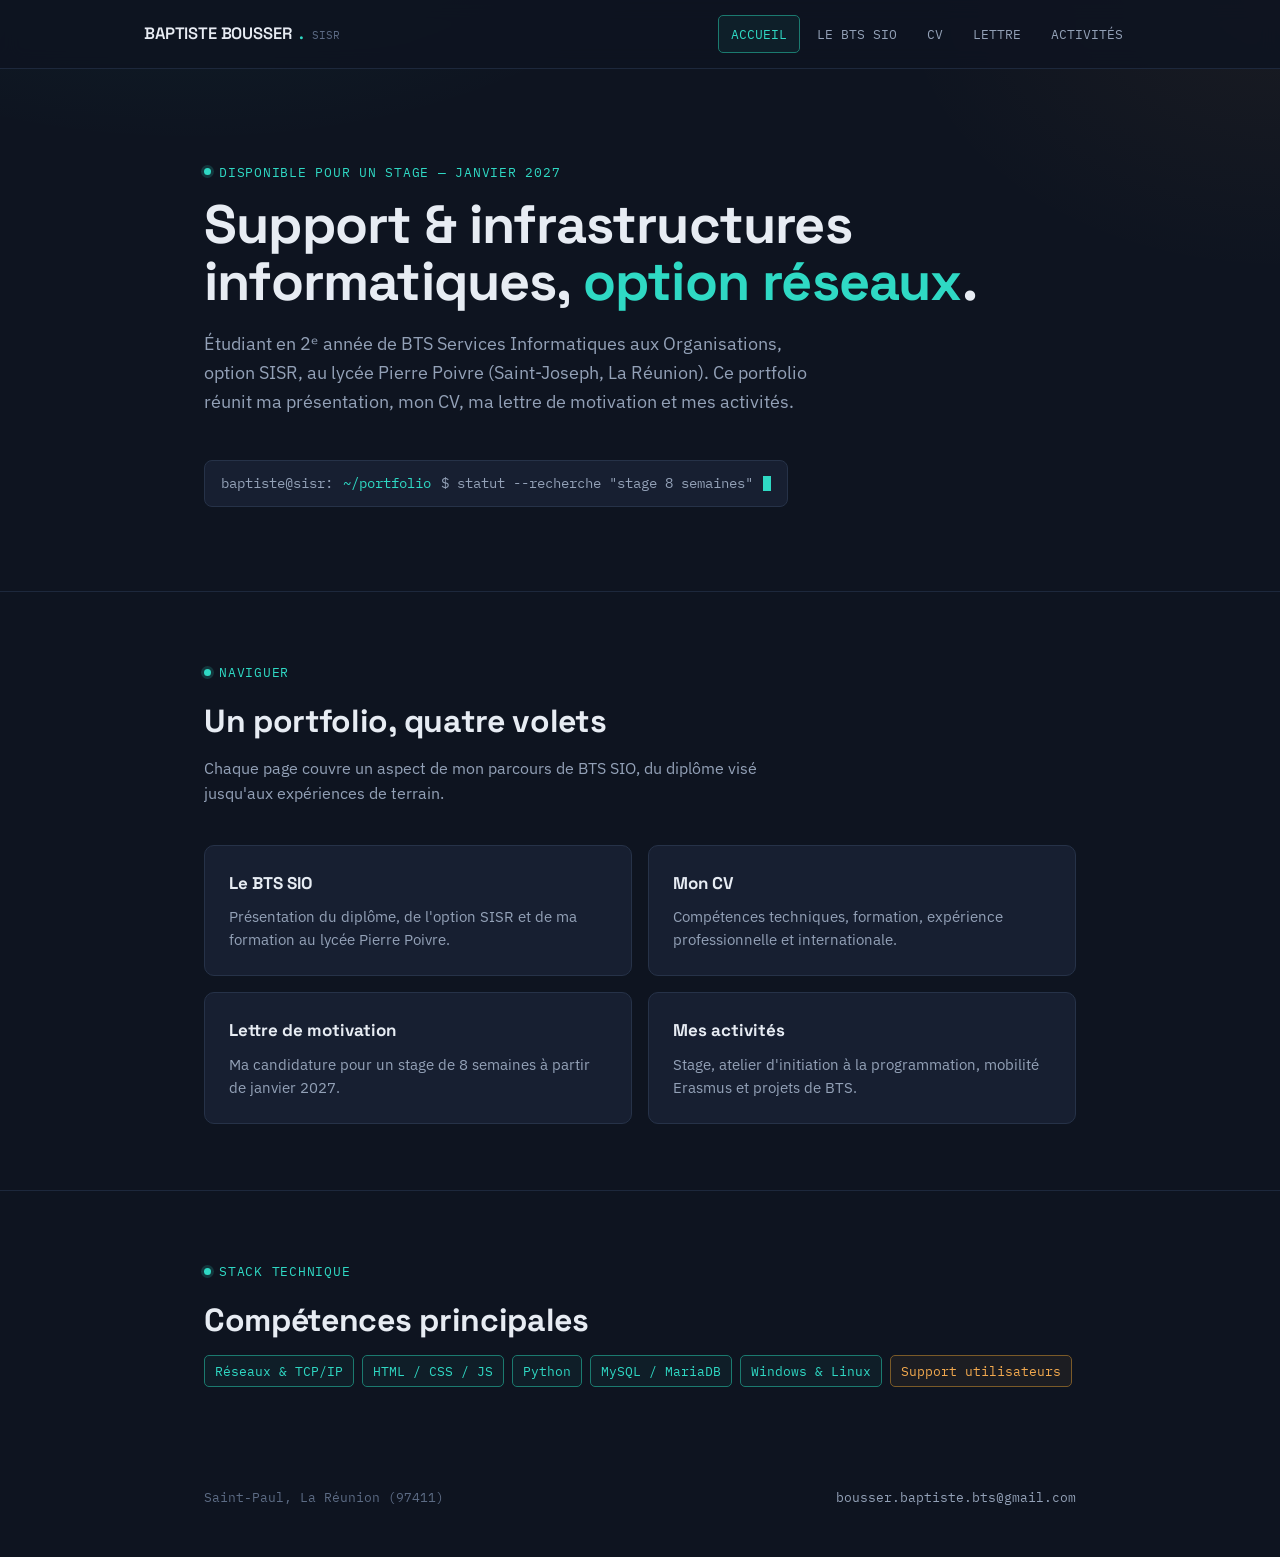
==== index.html @ fcf5a65e "Add files via upload" ====
<!DOCTYPE html>
<html lang="fr">
<head>
<meta charset="UTF-8">
<meta name="viewport" content="width=device-width, initial-scale=1.0">
<title>Baptiste Bousser — Portfolio BTS SIO</title>
<meta name="description" content="Portfolio de Baptiste Bousser, étudiant en BTS SIO option SISR — CV, lettre de motivation et parcours.">
<link rel="stylesheet" href="style.css">
</head>
<body>

<header class="site-header">
  <div class="wrap">
    <a href="index.html" class="brand">BAPTISTE&nbsp;BOUSSER<span class="dot">.</span><small>SISR</small></a>
    <button class="navtoggle" aria-label="Ouvrir le menu">☰</button>
    <nav class="mainnav">
      <a href="index.html">ACCUEIL</a>
      <a href="bts.html">LE BTS SIO</a>
      <a href="cv.html">CV</a>
      <a href="lettre.html">LETTRE</a>
      <a href="activites.html">ACTIVITÉS</a>
    </nav>
  </div>
</header>

<main>
  <section class="hero">
    <div class="wrap">
      <p class="eyebrow">DISPONIBLE POUR UN STAGE — JANVIER 2027</p>
      <h1>Support &amp; infrastructures<br>informatiques, <em>option réseaux</em>.</h1>
      <p class="lede">Étudiant en 2ᵉ année de BTS Services Informatiques aux Organisations, option SISR, au lycée Pierre Poivre (Saint-Joseph, La Réunion). Ce portfolio réunit ma présentation, mon CV, ma lettre de motivation et mes activités.</p>
      <p class="prompt">baptiste@sisr:<span class="path">~/portfolio</span>$ statut --recherche "stage 8 semaines"<span class="cursor"></span></p>
    </div>
  </section>

  <section>
    <div class="wrap">
      <p class="eyebrow">NAVIGUER</p>
      <h2 class="h-title">Un portfolio, quatre volets</h2>
      <p class="h-sub">Chaque page couvre un aspect de mon parcours de BTS SIO, du diplôme visé jusqu'aux expériences de terrain.</p>
      <div class="grid">
        <a href="bts.html" style="text-decoration:none">
          <div class="card">
            <h3>Le BTS SIO</h3>
            <p>Présentation du diplôme, de l'option SISR et de ma formation au lycée Pierre Poivre.</p>
          </div>
        </a>
        <a href="cv.html" style="text-decoration:none">
          <div class="card">
            <h3>Mon CV</h3>
            <p>Compétences techniques, formation, expérience professionnelle et internationale.</p>
          </div>
        </a>
        <a href="lettre.html" style="text-decoration:none">
          <div class="card">
            <h3>Lettre de motivation</h3>
            <p>Ma candidature pour un stage de 8 semaines à partir de janvier 2027.</p>
          </div>
        </a>
        <a href="activites.html" style="text-decoration:none">
          <div class="card">
            <h3>Mes activités</h3>
            <p>Stage, atelier d'initiation à la programmation, mobilité Erasmus et projets de BTS.</p>
          </div>
        </a>
      </div>
    </div>
  </section>

  <section>
    <div class="wrap">
      <p class="eyebrow">STACK TECHNIQUE</p>
      <h2 class="h-title">Compétences principales</h2>
      <div class="tags">
        <span class="tag">Réseaux &amp; TCP/IP</span>
        <span class="tag">HTML / CSS / JS</span>
        <span class="tag">Python</span>
        <span class="tag">MySQL / MariaDB</span>
        <span class="tag">Windows &amp; Linux</span>
        <span class="tag amber">Support utilisateurs</span>
      </div>
    </div>
  </section>
</main>

<footer>
  <div class="wrap" style="display:flex; justify-content:space-between; flex-wrap:wrap; gap:10px; width:100%;">
    <span>Saint-Paul, La Réunion (97411)</span>
    <a href="mailto:bousser.baptiste.bts@gmail.com">bousser.baptiste.bts@gmail.com</a>
  </div>
</footer>

<script src="script.js"></script>
</body>
</html>
---- style.css ----
/* ============================================================
   Portfolio Baptiste BOUSSER — BTS SIO (SISR)
   Palette : lagon technique — fond ardoise, accent turquoise
   ============================================================ */

@import url('https://fonts.googleapis.com/css2?family=Space+Grotesk:wght@500;600;700&family=IBM+Plex+Sans:wght@400;500;600&family=IBM+Plex+Mono:wght@400;500&display=swap');

:root{
  --bg: #0E1420;
  --bg-alt: #141C2C;
  --bg-card: #171F31;
  --line: #263248;
  --line-soft: #1D283C;
  --text: #E7ECF3;
  --text-dim: #93A1B7;
  --text-faint: #5C6B84;
  --cyan: #2FD9C4;
  --cyan-dim: #1B7A6F;
  --amber: #F2A94E;

  --font-display: 'Space Grotesk', sans-serif;
  --font-body: 'IBM Plex Sans', sans-serif;
  --font-mono: 'IBM Plex Mono', monospace;

  --max: 920px;
}

*{ box-sizing: border-box; }
html{ scroll-behavior: smooth; }

@media (prefers-reduced-motion: reduce){
  html{ scroll-behavior: auto; }
  *{ animation-duration: 0.001ms !important; animation-iteration-count: 1 !important; transition-duration: 0.001ms !important; }
}

body{
  margin: 0;
  background: var(--bg);
  background-image:
    radial-gradient(ellipse 900px 500px at 15% -10%, rgba(47,217,196,0.08), transparent 60%),
    radial-gradient(ellipse 700px 500px at 100% 0%, rgba(242,169,78,0.05), transparent 55%);
  color: var(--text);
  font-family: var(--font-body);
  font-size: 16px;
  line-height: 1.6;
  -webkit-font-smoothing: antialiased;
}

a{ color: inherit; }
img{ max-width: 100%; display: block; }

::selection{ background: var(--cyan); color: #08201C; }

:focus-visible{
  outline: 2px solid var(--cyan);
  outline-offset: 3px;
  border-radius: 2px;
}

.wrap{
  max-width: var(--max);
  margin: 0 auto;
  padding: 0 24px;
}

/* ---------- eyebrow / mono labels ---------- */
.eyebrow{
  font-family: var(--font-mono);
  font-size: 12.5px;
  letter-spacing: 0.06em;
  color: var(--cyan);
  display: inline-flex;
  align-items: center;
  gap: 8px;
  text-transform: none;
  margin: 0 0 14px;
}
.eyebrow::before{
  content: "";
  width: 7px; height: 7px;
  border-radius: 50%;
  background: var(--cyan);
  box-shadow: 0 0 0 3px rgba(47,217,196,0.18);
  animation: pulse 2.4s ease-in-out infinite;
  flex-shrink: 0;
}
@keyframes pulse{
  0%, 100% { opacity: 1; }
  50% { opacity: 0.4; }
}

/* ---------- header / nav ---------- */
.site-header{
  position: sticky;
  top: 0;
  z-index: 50;
  background: rgba(14,20,32,0.88);
  backdrop-filter: blur(10px);
  border-bottom: 1px solid var(--line-soft);
}
.site-header .wrap{
  display: flex;
  align-items: center;
  justify-content: space-between;
  height: 68px;
  max-width: 1040px;
}
.brand{
  font-family: var(--font-display);
  font-weight: 600;
  font-size: 16.5px;
  letter-spacing: -0.01em;
  text-decoration: none;
  display: flex;
  align-items: baseline;
  gap: 8px;
}
.brand .dot{ color: var(--cyan); }
.brand small{
  font-family: var(--font-mono);
  font-size: 11px;
  color: var(--text-faint);
  font-weight: 400;
}

nav.mainnav{
  display: flex;
  gap: 4px;
  font-family: var(--font-mono);
  font-size: 12.5px;
}
nav.mainnav a{
  text-decoration: none;
  color: var(--text-dim);
  padding: 8px 12px;
  border-radius: 5px;
  border: 1px solid transparent;
  transition: color .15s ease, border-color .15s ease, background .15s ease;
  white-space: nowrap;
}
nav.mainnav a:hover{
  color: var(--text);
  border-color: var(--line);
}
nav.mainnav a.active{
  color: var(--cyan);
  border-color: var(--cyan-dim);
  background: rgba(47,217,196,0.06);
}

.navtoggle{
  display: none;
  background: none;
  border: 1px solid var(--line);
  color: var(--text);
  border-radius: 6px;
  width: 38px; height: 38px;
  font-family: var(--font-mono);
  cursor: pointer;
}

@media (max-width: 720px){
  .navtoggle{ display: block; }
  nav.mainnav{
    display: none;
    position: absolute;
    top: 68px; left: 0; right: 0;
    flex-direction: column;
    background: var(--bg-alt);
    border-bottom: 1px solid var(--line-soft);
    padding: 10px 24px 18px;
    gap: 2px;
  }
  nav.mainnav.open{ display: flex; }
  nav.mainnav a{ padding: 11px 8px; }
}

/* ---------- hero ---------- */
.hero{
  padding: 88px 0 70px;
  border-bottom: 1px solid var(--line-soft);
}
.hero h1{
  font-family: var(--font-display);
  font-size: clamp(34px, 5.4vw, 54px);
  line-height: 1.06;
  letter-spacing: -0.015em;
  margin: 0 0 20px;
}
.hero h1 em{
  font-style: normal;
  color: var(--cyan);
}
.hero p.lede{
  font-size: 18px;
  color: var(--text-dim);
  max-width: 56ch;
  margin: 0 0 30px;
}
.prompt{
  font-family: var(--font-mono);
  font-size: 13.5px;
  color: var(--text-dim);
  background: var(--bg-card);
  border: 1px solid var(--line);
  border-radius: 8px;
  padding: 12px 16px;
  display: inline-flex;
  align-items: center;
  gap: 10px;
  max-width: 100%;
  overflow-x: auto;
}
.prompt .path{ color: var(--cyan); }
.cursor{
  display: inline-block;
  width: 8px; height: 15px;
  background: var(--cyan);
  animation: blink 1.1s steps(1) infinite;
}
@keyframes blink{ 50%{ opacity: 0; } }

/* ---------- section basics ---------- */
section{ padding: 66px 0; border-bottom: 1px solid var(--line-soft); }
section:last-of-type{ border-bottom: none; }

h2.h-title{
  font-family: var(--font-display);
  font-size: clamp(24px, 3.4vw, 32px);
  letter-spacing: -0.01em;
  margin: 0 0 8px;
}
p.h-sub{
  color: var(--text-dim);
  max-width: 60ch;
  margin: 0 0 38px;
}

/* ---------- cards / grid ---------- */
.grid{
  display: grid;
  grid-template-columns: repeat(2, 1fr);
  gap: 16px;
}
@media (max-width: 640px){ .grid{ grid-template-columns: 1fr; } }

.card{
  background: var(--bg-card);
  border: 1px solid var(--line);
  border-radius: 10px;
  padding: 24px;
  transition: border-color .15s ease, transform .15s ease;
}
.card:hover{ border-color: var(--cyan-dim); }
.card h3{
  font-family: var(--font-display);
  font-size: 17px;
  margin: 0 0 8px;
}
.card p{ color: var(--text-dim); margin: 0; font-size: 14.5px; }

/* ---------- tags (skills, ports) ---------- */
.tags{ display: flex; flex-wrap: wrap; gap: 8px; }
.tag{
  font-family: var(--font-mono);
  font-size: 12.5px;
  color: var(--cyan);
  border: 1px solid var(--cyan-dim);
  background: rgba(47,217,196,0.05);
  padding: 5px 10px;
  border-radius: 5px;
  white-space: nowrap;
}
.tag.amber{ color: var(--amber); border-color: #7A5A28; background: rgba(242,169,78,0.06); }

/* ---------- trace / timeline ---------- */
.trace{
  position: relative;
  padding-left: 40px;
}
.trace::before{
  content: "";
  position: absolute;
  left: 13px; top: 6px; bottom: 6px;
  width: 1px;
  background: repeating-linear-gradient(to bottom, var(--line) 0 4px, transparent 4px 9px);
}
.hop{
  position: relative;
  padding-bottom: 40px;
}
.hop:last-child{ padding-bottom: 0; }
.hop::before{
  content: attr(data-hop);
  position: absolute;
  left: -40px; top: 0;
  width: 27px; height: 27px;
  border-radius: 50%;
  background: var(--bg-card);
  border: 1px solid var(--cyan-dim);
  color: var(--cyan);
  font-family: var(--font-mono);
  font-size: 11px;
  display: flex; align-items: center; justify-content: center;
}
.hop .hop-meta{
  font-family: var(--font-mono);
  font-size: 12px;
  color: var(--text-faint);
  margin-bottom: 4px;
}
.hop h3{
  font-family: var(--font-display);
  font-size: 18px;
  margin: 0 0 8px;
}
.hop ul{ margin: 10px 0 0; padding-left: 18px; color: var(--text-dim); font-size: 14.5px; }
.hop li{ margin-bottom: 4px; }

/* ---------- buttons ---------- */
.btn{
  font-family: var(--font-mono);
  font-size: 13px;
  text-decoration: none;
  display: inline-flex;
  align-items: center;
  gap: 8px;
  padding: 11px 18px;
  border-radius: 7px;
  border: 1px solid var(--cyan-dim);
  color: var(--cyan);
  transition: background .15s ease, color .15s ease;
}
.btn:hover{ background: var(--cyan); color: #08201C; }
.btn.solid{ background: var(--cyan); color: #08201C; }
.btn.solid:hover{ background: #26bfac; }
.btn-row{ display: flex; gap: 12px; flex-wrap: wrap; }

/* ---------- footer ---------- */
footer{
  padding: 34px 0 50px;
  font-family: var(--font-mono);
  font-size: 12.5px;
  color: var(--text-faint);
  display: flex;
  justify-content: space-between;
  flex-wrap: wrap;
  gap: 10px;
}
footer a{ color: var(--text-dim); text-decoration: none; }
footer a:hover{ color: var(--cyan); }

/* ---------- misc content ---------- */
.two-col{
  display: grid;
  grid-template-columns: 1.3fr 1fr;
  gap: 40px;
}
@media (max-width: 760px){ .two-col{ grid-template-columns: 1fr; } }

.kv{ font-family: var(--font-mono); font-size: 13.5px; color: var(--text-dim); }
.kv b{ color: var(--text); font-weight: 500; }
.kv-list{ display: flex; flex-direction: column; gap: 8px; margin: 0 0 22px; }

blockquote.letter{
  font-family: var(--font-body);
  font-size: 15.5px;
  line-height: 1.85;
  color: var(--text);
  background: var(--bg-card);
  border: 1px solid var(--line);
  border-left: 3px solid var(--cyan);
  border-radius: 4px;
  padding: 34px 36px;
  margin: 0;
}
blockquote.letter p{ margin: 0 0 16px; }
blockquote.letter p:last-child{ margin-bottom: 0; }
blockquote.letter .sign{ margin-top: 26px; font-weight: 500; }

.note{
  font-size: 13.5px;
  color: var(--text-faint);
  border-top: 1px dashed var(--line);
  padding-top: 16px;
  margin-top: 30px;
}
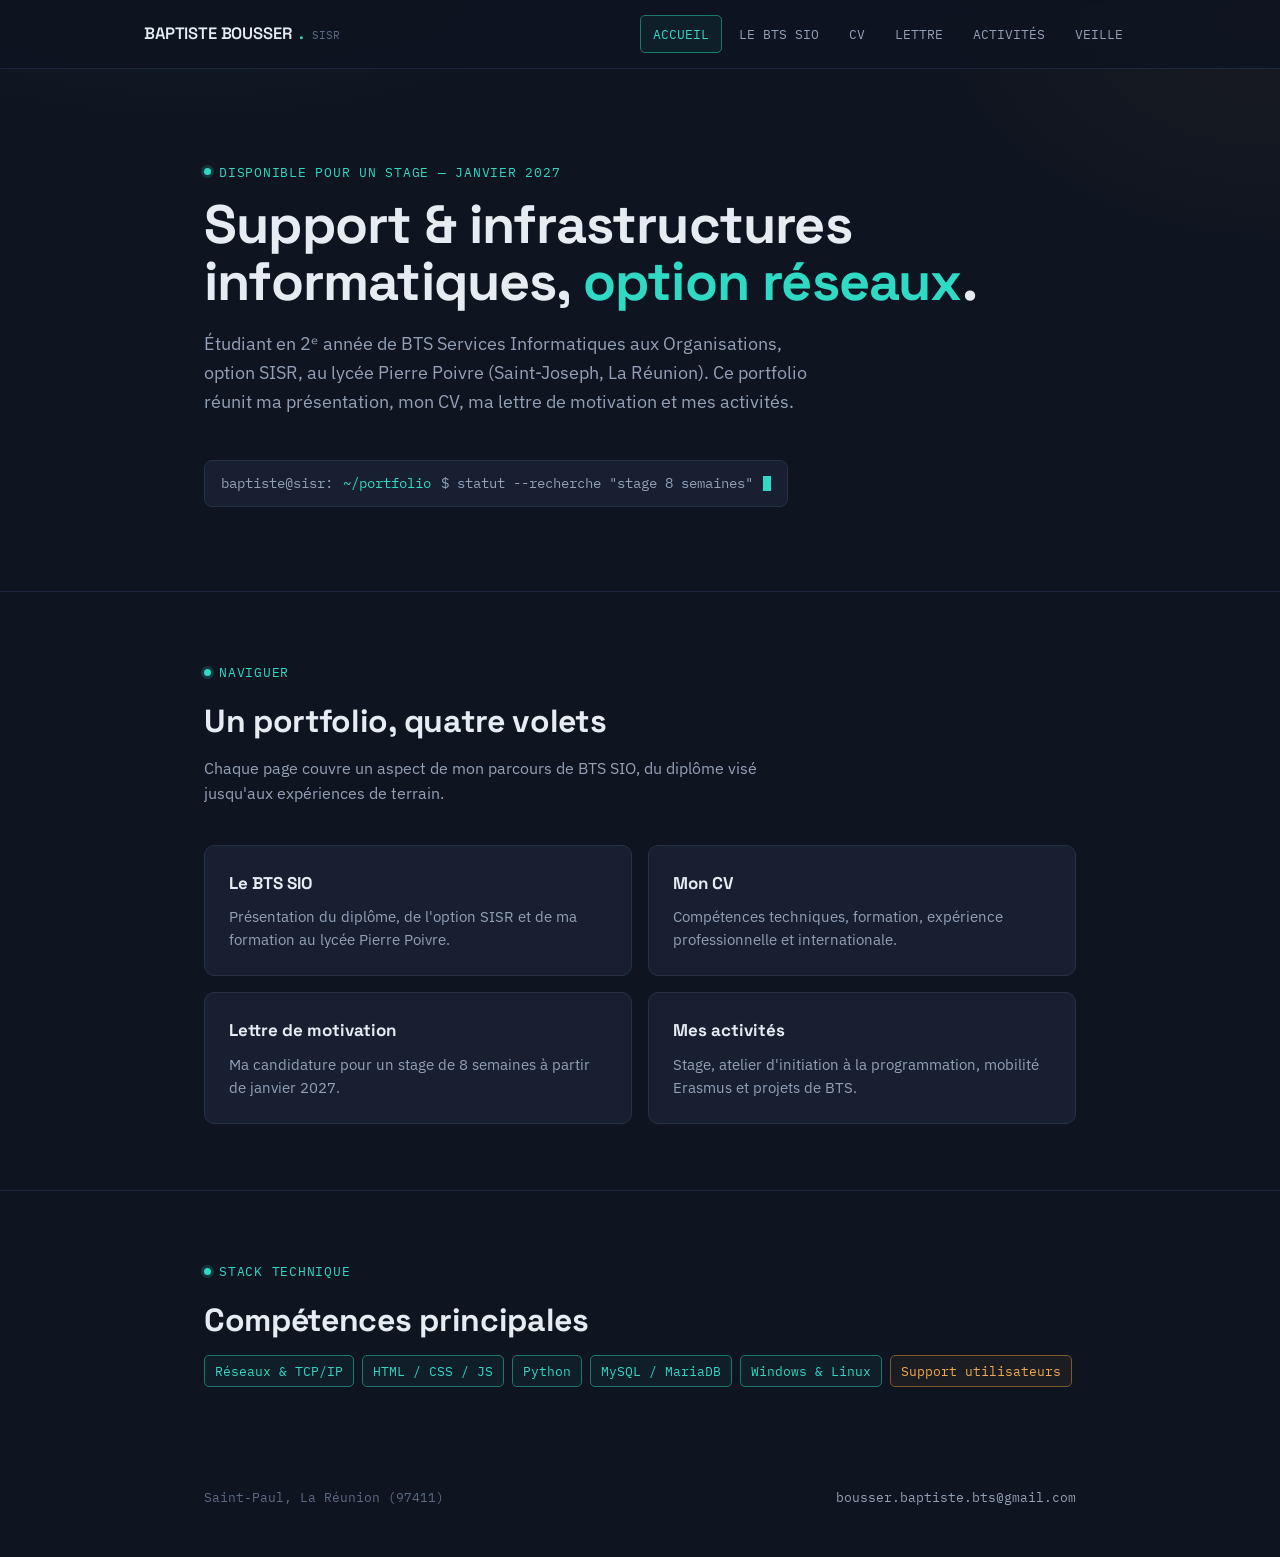
==== commit 9528f5e0: "Add files via upload" ====
--- a/index.html
+++ b/index.html
@@ -19,6 +19,7 @@
       <a href="cv.html">CV</a>
       <a href="lettre.html">LETTRE</a>
       <a href="activites.html">ACTIVITÉS</a>
+      <a href="veille.html">VEILLE</a>
     </nav>
   </div>
 </header>
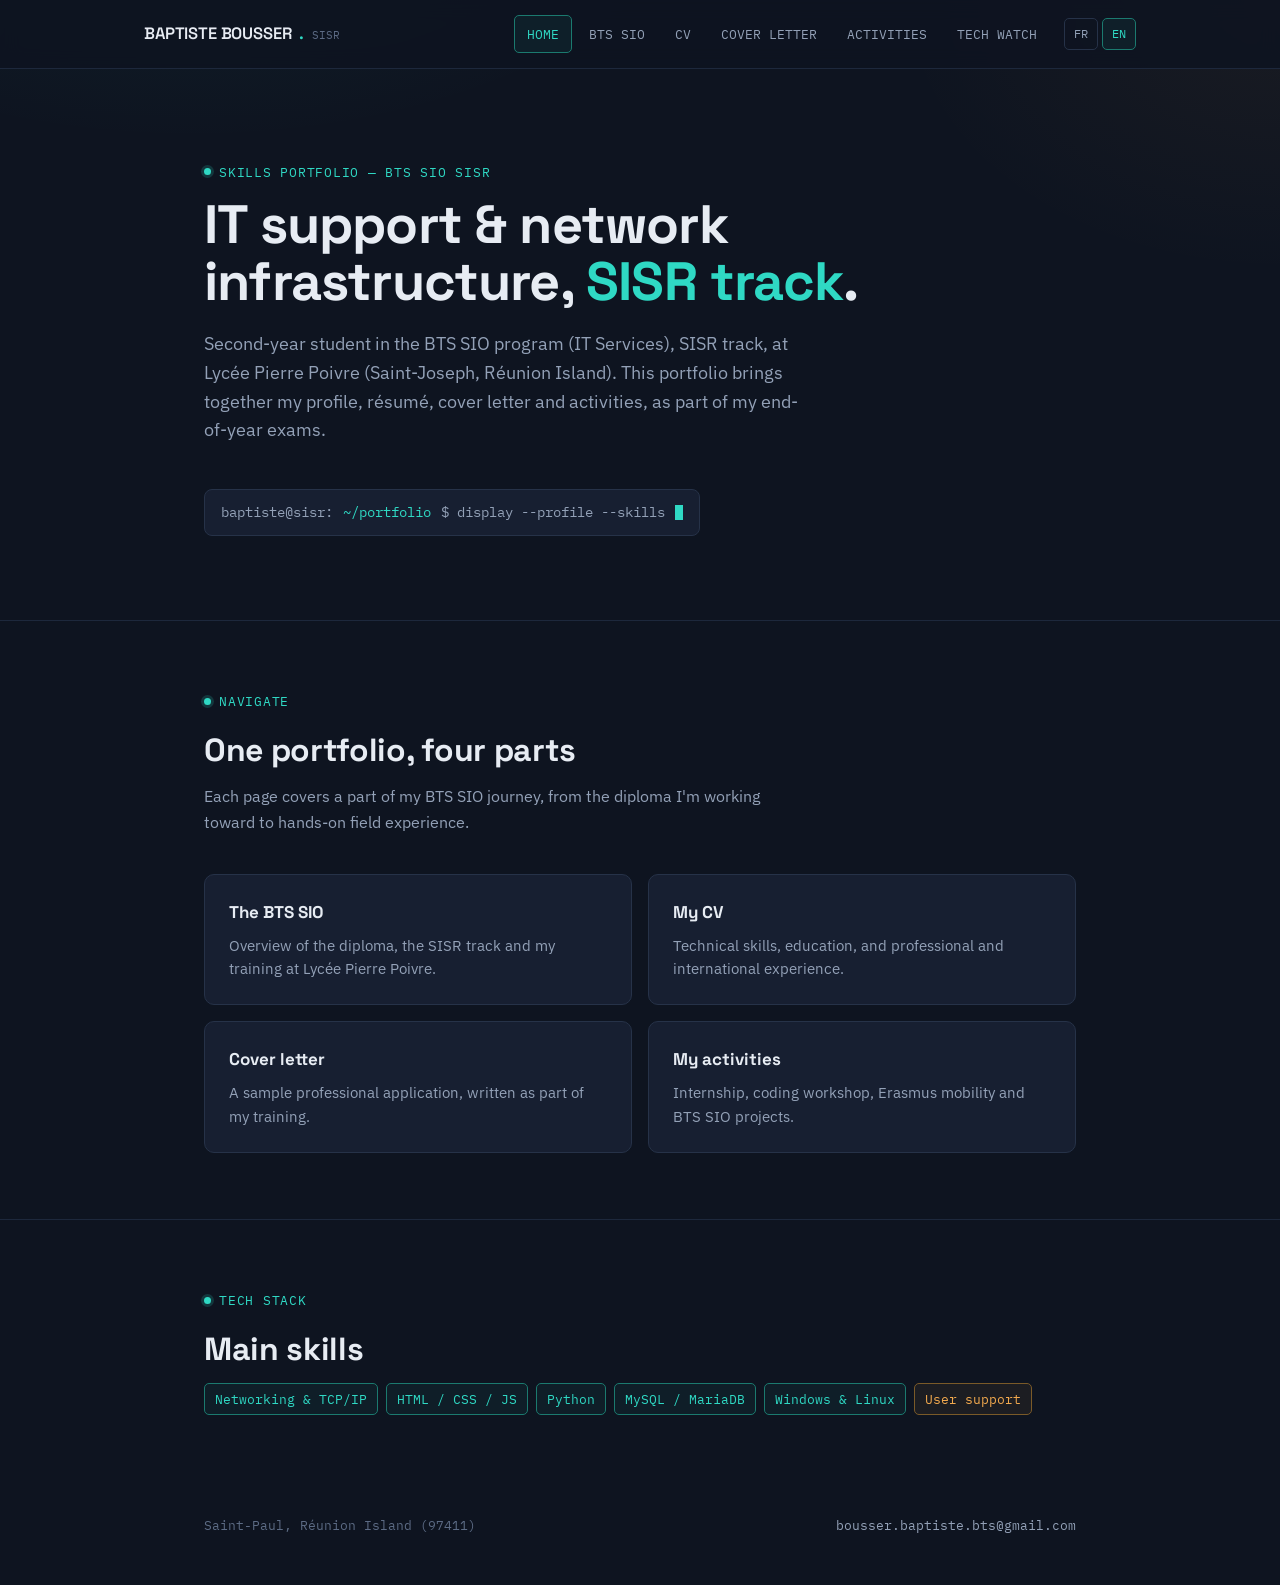
==== commit 3e393a86: "Add files via upload" ====
--- a/index.html
+++ b/index.html
@@ -1,67 +1,73 @@
 <!DOCTYPE html>
-<html lang="fr">
+<html lang="en">
 <head>
 <meta charset="UTF-8">
 <meta name="viewport" content="width=device-width, initial-scale=1.0">
-<title>Baptiste Bousser — Portfolio BTS SIO</title>
-<meta name="description" content="Portfolio de Baptiste Bousser, étudiant en BTS SIO option SISR — CV, lettre de motivation et parcours.">
-<link rel="stylesheet" href="style.css">
+<title>Baptiste Bousser — BTS SIO Portfolio</title>
+<meta name="description" content="Portfolio of Baptiste Bousser, BTS SIO (SISR track) student — résumé, cover letter and background.">
+<link rel="stylesheet" href="../style.css">
 </head>
 <body>
 
 <header class="site-header">
   <div class="wrap">
     <a href="index.html" class="brand">BAPTISTE&nbsp;BOUSSER<span class="dot">.</span><small>SISR</small></a>
-    <button class="navtoggle" aria-label="Ouvrir le menu">☰</button>
-    <nav class="mainnav">
-      <a href="index.html">ACCUEIL</a>
-      <a href="bts.html">LE BTS SIO</a>
-      <a href="cv.html">CV</a>
-      <a href="lettre.html">LETTRE</a>
-      <a href="activites.html">ACTIVITÉS</a>
-      <a href="veille.html">VEILLE</a>
-    </nav>
+    <div class="nav-group">
+      <nav class="mainnav">
+        <a href="index.html">HOME</a>
+        <a href="bts.html">BTS SIO</a>
+        <a href="cv.html">CV</a>
+        <a href="lettre.html">COVER LETTER</a>
+        <a href="activites.html">ACTIVITIES</a>
+        <a href="veille.html">TECH WATCH</a>
+      </nav>
+      <div class="langswitch">
+        <a href="../index.html">FR</a>
+        <a href="index.html" class="lang-active">EN</a>
+      </div>
+      <button class="navtoggle" aria-label="Open menu">☰</button>
+    </div>
   </div>
 </header>
 
 <main>
   <section class="hero">
     <div class="wrap">
-      <p class="eyebrow">DISPONIBLE POUR UN STAGE — JANVIER 2027</p>
-      <h1>Support &amp; infrastructures<br>informatiques, <em>option réseaux</em>.</h1>
-      <p class="lede">Étudiant en 2ᵉ année de BTS Services Informatiques aux Organisations, option SISR, au lycée Pierre Poivre (Saint-Joseph, La Réunion). Ce portfolio réunit ma présentation, mon CV, ma lettre de motivation et mes activités.</p>
-      <p class="prompt">baptiste@sisr:<span class="path">~/portfolio</span>$ statut --recherche "stage 8 semaines"<span class="cursor"></span></p>
+      <p class="eyebrow">SKILLS PORTFOLIO — BTS SIO SISR</p>
+      <h1>IT support &amp; network<br>infrastructure, <em>SISR track</em>.</h1>
+      <p class="lede">Second-year student in the BTS SIO program (IT Services), SISR track, at Lycée Pierre Poivre (Saint-Joseph, Réunion Island). This portfolio brings together my profile, résumé, cover letter and activities, as part of my end-of-year exams.</p>
+      <p class="prompt">baptiste@sisr:<span class="path">~/portfolio</span>$ display --profile --skills<span class="cursor"></span></p>
     </div>
   </section>
 
   <section>
     <div class="wrap">
-      <p class="eyebrow">NAVIGUER</p>
-      <h2 class="h-title">Un portfolio, quatre volets</h2>
-      <p class="h-sub">Chaque page couvre un aspect de mon parcours de BTS SIO, du diplôme visé jusqu'aux expériences de terrain.</p>
+      <p class="eyebrow">NAVIGATE</p>
+      <h2 class="h-title">One portfolio, four parts</h2>
+      <p class="h-sub">Each page covers a part of my BTS SIO journey, from the diploma I'm working toward to hands-on field experience.</p>
       <div class="grid">
         <a href="bts.html" style="text-decoration:none">
           <div class="card">
-            <h3>Le BTS SIO</h3>
-            <p>Présentation du diplôme, de l'option SISR et de ma formation au lycée Pierre Poivre.</p>
+            <h3>The BTS SIO</h3>
+            <p>Overview of the diploma, the SISR track and my training at Lycée Pierre Poivre.</p>
           </div>
         </a>
         <a href="cv.html" style="text-decoration:none">
           <div class="card">
-            <h3>Mon CV</h3>
-            <p>Compétences techniques, formation, expérience professionnelle et internationale.</p>
+            <h3>My CV</h3>
+            <p>Technical skills, education, and professional and international experience.</p>
           </div>
         </a>
         <a href="lettre.html" style="text-decoration:none">
           <div class="card">
-            <h3>Lettre de motivation</h3>
-            <p>Ma candidature pour un stage de 8 semaines à partir de janvier 2027.</p>
+            <h3>Cover letter</h3>
+            <p>A sample professional application, written as part of my training.</p>
           </div>
         </a>
         <a href="activites.html" style="text-decoration:none">
           <div class="card">
-            <h3>Mes activités</h3>
-            <p>Stage, atelier d'initiation à la programmation, mobilité Erasmus et projets de BTS.</p>
+            <h3>My activities</h3>
+            <p>Internship, coding workshop, Erasmus mobility and BTS SIO projects.</p>
           </div>
         </a>
       </div>
@@ -70,15 +76,15 @@
 
   <section>
     <div class="wrap">
-      <p class="eyebrow">STACK TECHNIQUE</p>
-      <h2 class="h-title">Compétences principales</h2>
+      <p class="eyebrow">TECH STACK</p>
+      <h2 class="h-title">Main skills</h2>
       <div class="tags">
-        <span class="tag">Réseaux &amp; TCP/IP</span>
+        <span class="tag">Networking &amp; TCP/IP</span>
         <span class="tag">HTML / CSS / JS</span>
         <span class="tag">Python</span>
         <span class="tag">MySQL / MariaDB</span>
         <span class="tag">Windows &amp; Linux</span>
-        <span class="tag amber">Support utilisateurs</span>
+        <span class="tag amber">User support</span>
       </div>
     </div>
   </section>
@@ -86,11 +92,11 @@
 
 <footer>
   <div class="wrap" style="display:flex; justify-content:space-between; flex-wrap:wrap; gap:10px; width:100%;">
-    <span>Saint-Paul, La Réunion (97411)</span>
+    <span>Saint-Paul, Réunion Island (97411)</span>
     <a href="mailto:bousser.baptiste.bts@gmail.com">bousser.baptiste.bts@gmail.com</a>
   </div>
 </footer>
 
-<script src="script.js"></script>
+<script src="../script.js"></script>
 </body>
 </html>
--- a/style.css
+++ b/style.css
@@ -148,6 +148,33 @@
   background: rgba(47,217,196,0.06);
 }
 
+.nav-group{
+  display: flex;
+  align-items: center;
+  gap: 14px;
+}
+
+.langswitch{
+  display: flex;
+  gap: 4px;
+  font-family: var(--font-mono);
+  font-size: 11.5px;
+}
+.langswitch a{
+  color: var(--text-dim);
+  text-decoration: none;
+  padding: 6px 9px;
+  border: 1px solid var(--line);
+  border-radius: 5px;
+  transition: color .15s ease, border-color .15s ease;
+}
+.langswitch a:hover{ color: var(--text); border-color: var(--cyan-dim); }
+.langswitch a.lang-active{
+  color: var(--cyan);
+  border-color: var(--cyan-dim);
+  background: rgba(47,217,196,0.06);
+}
+
 .navtoggle{
   display: none;
   background: none;
@@ -161,6 +188,7 @@
 
 @media (max-width: 720px){
   .navtoggle{ display: block; }
+  .nav-group{ gap: 8px; }
   nav.mainnav{
     display: none;
     position: absolute;
@@ -385,3 +413,45 @@
   padding-top: 16px;
   margin-top: 30px;
 }
+
+/* ---------- live feed ---------- */
+.live-feed{
+  border: 1px solid var(--line);
+  border-radius: 10px;
+  background: var(--bg-card);
+  padding: 6px 24px;
+}
+.live-item{
+  border-bottom: 1px dashed var(--line);
+  padding: 14px 0;
+}
+.live-item:last-child{ border-bottom: none; }
+.live-date{
+  font-family: var(--font-mono);
+  font-size: 11.5px;
+  color: var(--text-faint);
+  margin-bottom: 4px;
+}
+.live-item a{
+  color: var(--text);
+  text-decoration: none;
+  font-weight: 500;
+  font-size: 14.5px;
+}
+.live-item a:hover{ color: var(--cyan); }
+.live-badge{
+  display: inline-flex;
+  align-items: center;
+  gap: 6px;
+  font-family: var(--font-mono);
+  font-size: 11px;
+  color: var(--amber);
+  margin-left: 10px;
+}
+.live-badge::before{
+  content: "";
+  width: 6px; height: 6px;
+  border-radius: 50%;
+  background: var(--amber);
+  animation: pulse 2.4s ease-in-out infinite;
+}
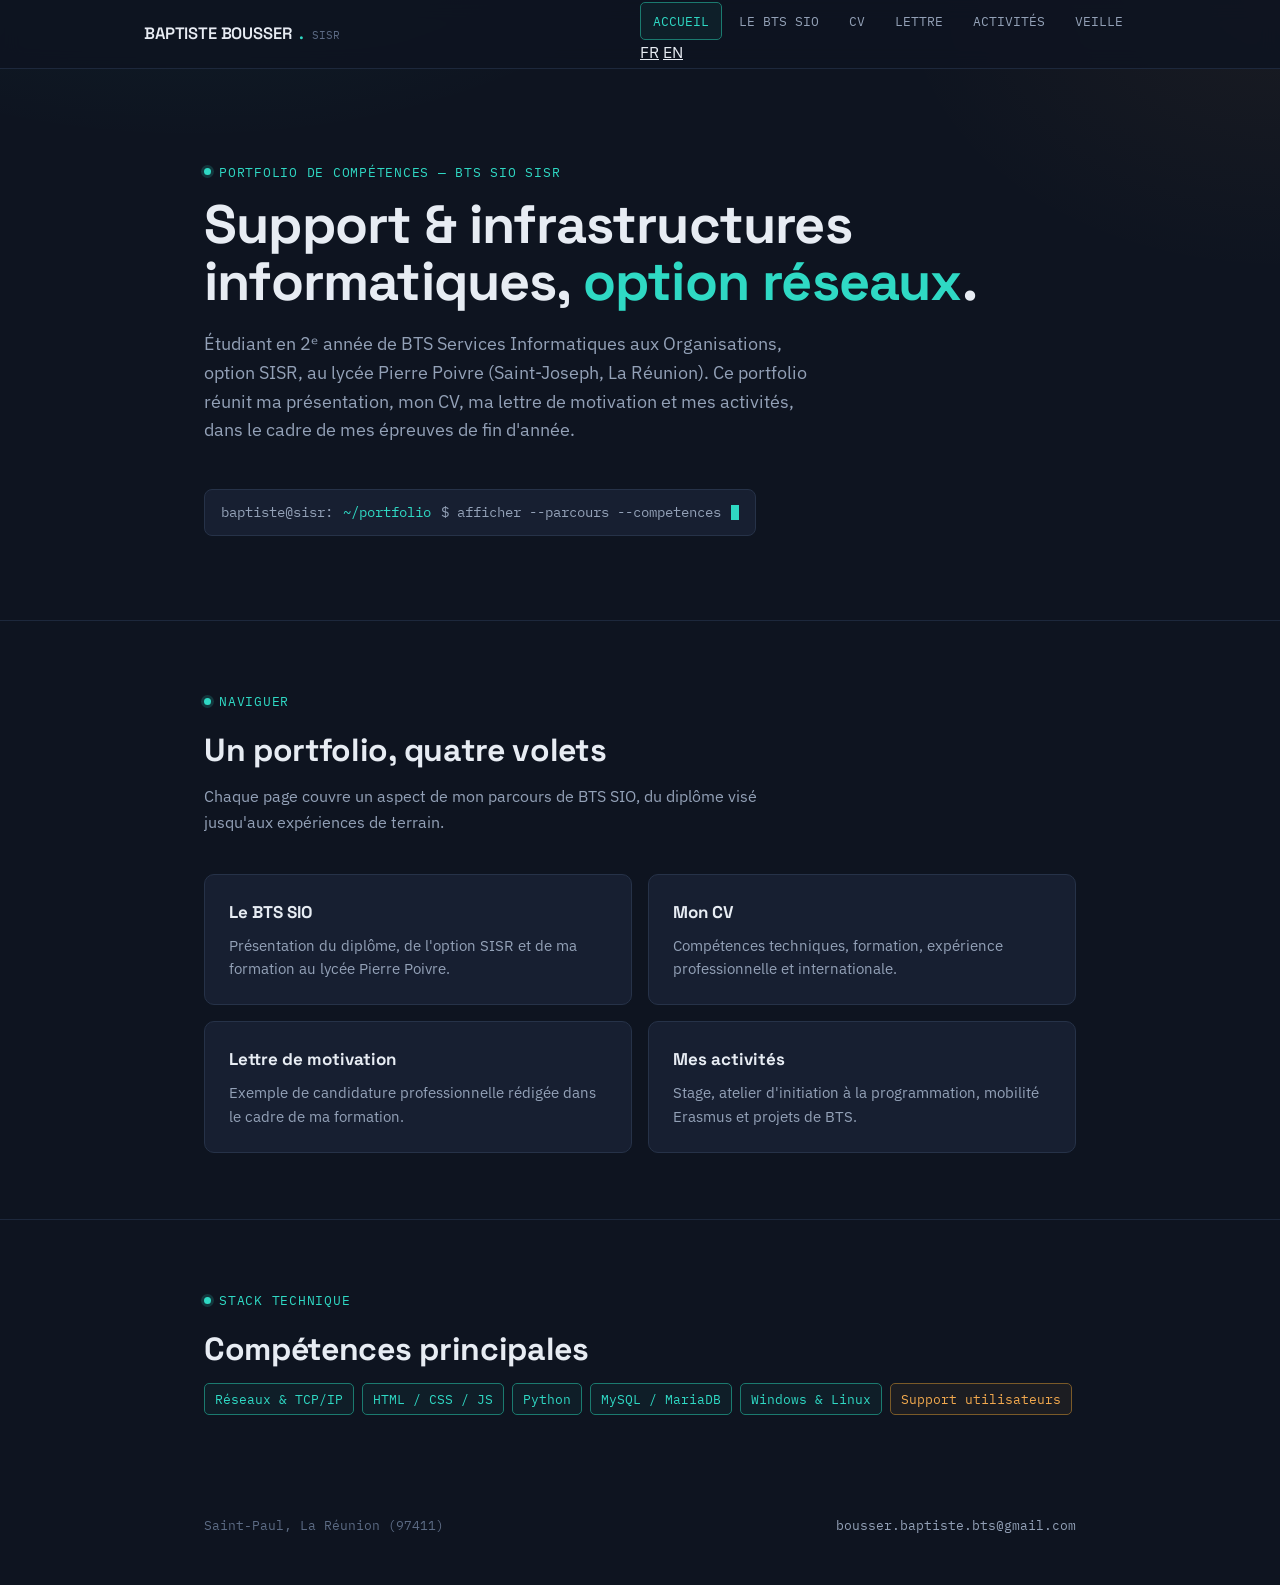
==== commit 15743641: "Add files via upload" ====
--- a/index.html
+++ b/index.html
@@ -1,11 +1,11 @@
 <!DOCTYPE html>
-<html lang="en">
+<html lang="fr">
 <head>
 <meta charset="UTF-8">
 <meta name="viewport" content="width=device-width, initial-scale=1.0">
-<title>Baptiste Bousser — BTS SIO Portfolio</title>
-<meta name="description" content="Portfolio of Baptiste Bousser, BTS SIO (SISR track) student — résumé, cover letter and background.">
-<link rel="stylesheet" href="../style.css">
+<title>Baptiste Bousser — Portfolio BTS SIO</title>
+<meta name="description" content="Portfolio de Baptiste Bousser, étudiant en BTS SIO option SISR — CV, lettre de motivation et parcours.">
+<link rel="stylesheet" href="style.css">
 </head>
 <body>
 
@@ -14,18 +14,18 @@
     <a href="index.html" class="brand">BAPTISTE&nbsp;BOUSSER<span class="dot">.</span><small>SISR</small></a>
     <div class="nav-group">
       <nav class="mainnav">
-        <a href="index.html">HOME</a>
-        <a href="bts.html">BTS SIO</a>
+        <a href="index.html">ACCUEIL</a>
+        <a href="bts.html">LE BTS SIO</a>
         <a href="cv.html">CV</a>
-        <a href="lettre.html">COVER LETTER</a>
-        <a href="activites.html">ACTIVITIES</a>
-        <a href="veille.html">TECH WATCH</a>
+        <a href="lettre.html">LETTRE</a>
+        <a href="activites.html">ACTIVITÉS</a>
+        <a href="veille.html">VEILLE</a>
       </nav>
       <div class="langswitch">
-        <a href="../index.html">FR</a>
-        <a href="index.html" class="lang-active">EN</a>
+        <a href="index.html" class="lang-active">FR</a>
+        <a href="en/index.html">EN</a>
       </div>
-      <button class="navtoggle" aria-label="Open menu">☰</button>
+      <button class="navtoggle" aria-label="Ouvrir le menu">☰</button>
     </div>
   </div>
 </header>
@@ -33,41 +33,41 @@
 <main>
   <section class="hero">
     <div class="wrap">
-      <p class="eyebrow">SKILLS PORTFOLIO — BTS SIO SISR</p>
-      <h1>IT support &amp; network<br>infrastructure, <em>SISR track</em>.</h1>
-      <p class="lede">Second-year student in the BTS SIO program (IT Services), SISR track, at Lycée Pierre Poivre (Saint-Joseph, Réunion Island). This portfolio brings together my profile, résumé, cover letter and activities, as part of my end-of-year exams.</p>
-      <p class="prompt">baptiste@sisr:<span class="path">~/portfolio</span>$ display --profile --skills<span class="cursor"></span></p>
+      <p class="eyebrow">PORTFOLIO DE COMPÉTENCES — BTS SIO SISR</p>
+      <h1>Support &amp; infrastructures<br>informatiques, <em>option réseaux</em>.</h1>
+      <p class="lede">Étudiant en 2ᵉ année de BTS Services Informatiques aux Organisations, option SISR, au lycée Pierre Poivre (Saint-Joseph, La Réunion). Ce portfolio réunit ma présentation, mon CV, ma lettre de motivation et mes activités, dans le cadre de mes épreuves de fin d'année.</p>
+      <p class="prompt">baptiste@sisr:<span class="path">~/portfolio</span>$ afficher --parcours --competences<span class="cursor"></span></p>
     </div>
   </section>
 
   <section>
     <div class="wrap">
-      <p class="eyebrow">NAVIGATE</p>
-      <h2 class="h-title">One portfolio, four parts</h2>
-      <p class="h-sub">Each page covers a part of my BTS SIO journey, from the diploma I'm working toward to hands-on field experience.</p>
+      <p class="eyebrow">NAVIGUER</p>
+      <h2 class="h-title">Un portfolio, quatre volets</h2>
+      <p class="h-sub">Chaque page couvre un aspect de mon parcours de BTS SIO, du diplôme visé jusqu'aux expériences de terrain.</p>
       <div class="grid">
         <a href="bts.html" style="text-decoration:none">
           <div class="card">
-            <h3>The BTS SIO</h3>
-            <p>Overview of the diploma, the SISR track and my training at Lycée Pierre Poivre.</p>
+            <h3>Le BTS SIO</h3>
+            <p>Présentation du diplôme, de l'option SISR et de ma formation au lycée Pierre Poivre.</p>
           </div>
         </a>
         <a href="cv.html" style="text-decoration:none">
           <div class="card">
-            <h3>My CV</h3>
-            <p>Technical skills, education, and professional and international experience.</p>
+            <h3>Mon CV</h3>
+            <p>Compétences techniques, formation, expérience professionnelle et internationale.</p>
           </div>
         </a>
         <a href="lettre.html" style="text-decoration:none">
           <div class="card">
-            <h3>Cover letter</h3>
-            <p>A sample professional application, written as part of my training.</p>
+            <h3>Lettre de motivation</h3>
+            <p>Exemple de candidature professionnelle rédigée dans le cadre de ma formation.</p>
           </div>
         </a>
         <a href="activites.html" style="text-decoration:none">
           <div class="card">
-            <h3>My activities</h3>
-            <p>Internship, coding workshop, Erasmus mobility and BTS SIO projects.</p>
+            <h3>Mes activités</h3>
+            <p>Stage, atelier d'initiation à la programmation, mobilité Erasmus et projets de BTS.</p>
           </div>
         </a>
       </div>
@@ -76,15 +76,15 @@
 
   <section>
     <div class="wrap">
-      <p class="eyebrow">TECH STACK</p>
-      <h2 class="h-title">Main skills</h2>
+      <p class="eyebrow">STACK TECHNIQUE</p>
+      <h2 class="h-title">Compétences principales</h2>
       <div class="tags">
-        <span class="tag">Networking &amp; TCP/IP</span>
+        <span class="tag">Réseaux &amp; TCP/IP</span>
         <span class="tag">HTML / CSS / JS</span>
         <span class="tag">Python</span>
         <span class="tag">MySQL / MariaDB</span>
         <span class="tag">Windows &amp; Linux</span>
-        <span class="tag amber">User support</span>
+        <span class="tag amber">Support utilisateurs</span>
       </div>
     </div>
   </section>
@@ -92,11 +92,11 @@
 
 <footer>
   <div class="wrap" style="display:flex; justify-content:space-between; flex-wrap:wrap; gap:10px; width:100%;">
-    <span>Saint-Paul, Réunion Island (97411)</span>
+    <span>Saint-Paul, La Réunion (97411)</span>
     <a href="mailto:bousser.baptiste.bts@gmail.com">bousser.baptiste.bts@gmail.com</a>
   </div>
 </footer>
 
-<script src="../script.js"></script>
+<script src="script.js"></script>
 </body>
 </html>
--- a/style.css
+++ b/style.css
@@ -148,33 +148,6 @@
   background: rgba(47,217,196,0.06);
 }
 
-.nav-group{
-  display: flex;
-  align-items: center;
-  gap: 14px;
-}
-
-.langswitch{
-  display: flex;
-  gap: 4px;
-  font-family: var(--font-mono);
-  font-size: 11.5px;
-}
-.langswitch a{
-  color: var(--text-dim);
-  text-decoration: none;
-  padding: 6px 9px;
-  border: 1px solid var(--line);
-  border-radius: 5px;
-  transition: color .15s ease, border-color .15s ease;
-}
-.langswitch a:hover{ color: var(--text); border-color: var(--cyan-dim); }
-.langswitch a.lang-active{
-  color: var(--cyan);
-  border-color: var(--cyan-dim);
-  background: rgba(47,217,196,0.06);
-}
-
 .navtoggle{
   display: none;
   background: none;
@@ -188,7 +161,6 @@
 
 @media (max-width: 720px){
   .navtoggle{ display: block; }
-  .nav-group{ gap: 8px; }
   nav.mainnav{
     display: none;
     position: absolute;
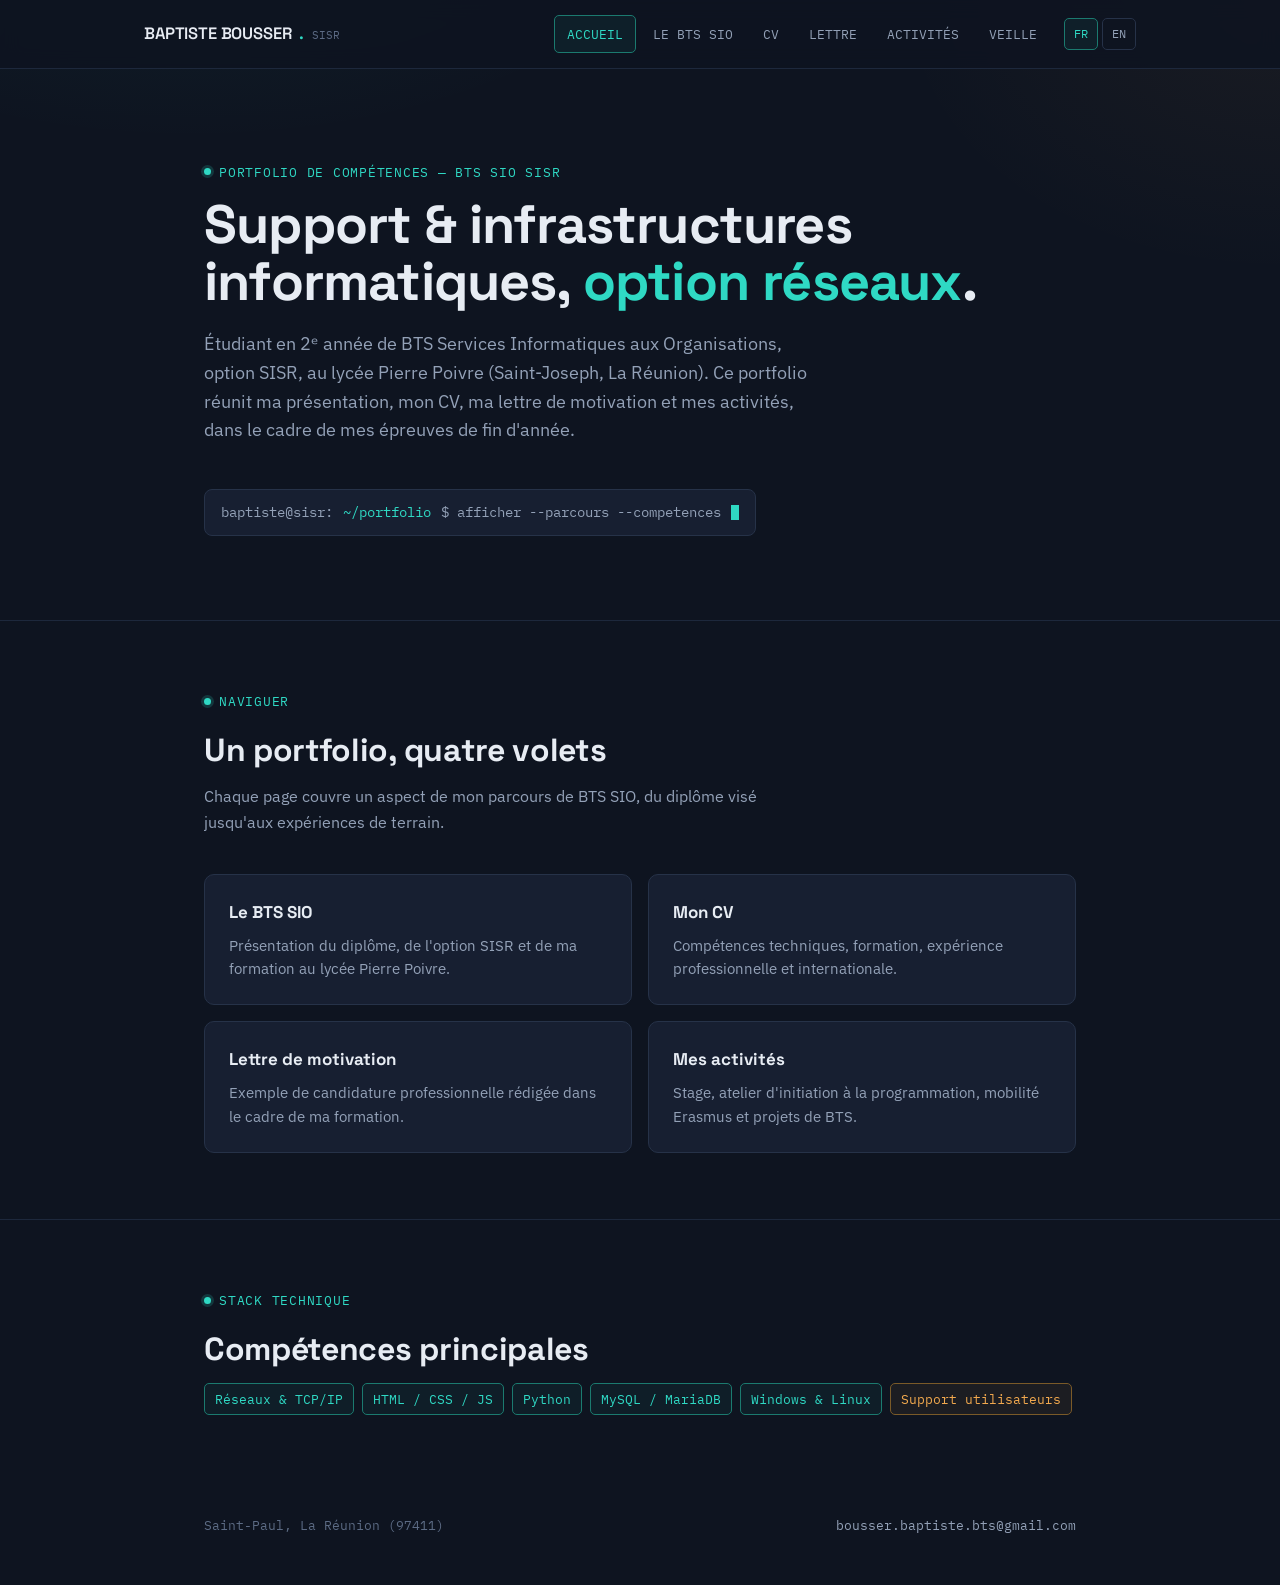
==== commit 6bb0ad31: "Add files via upload" ====
--- a/index.html
+++ b/index.html
@@ -23,7 +23,7 @@
       </nav>
       <div class="langswitch">
         <a href="index.html" class="lang-active">FR</a>
-        <a href="en/index.html">EN</a>
+        <a href="index-en.html">EN</a>
       </div>
       <button class="navtoggle" aria-label="Ouvrir le menu">☰</button>
     </div>
--- a/style.css
+++ b/style.css
@@ -148,6 +148,33 @@
   background: rgba(47,217,196,0.06);
 }
 
+.nav-group{
+  display: flex;
+  align-items: center;
+  gap: 14px;
+}
+
+.langswitch{
+  display: flex;
+  gap: 4px;
+  font-family: var(--font-mono);
+  font-size: 11.5px;
+}
+.langswitch a{
+  color: var(--text-dim);
+  text-decoration: none;
+  padding: 6px 9px;
+  border: 1px solid var(--line);
+  border-radius: 5px;
+  transition: color .15s ease, border-color .15s ease;
+}
+.langswitch a:hover{ color: var(--text); border-color: var(--cyan-dim); }
+.langswitch a.lang-active{
+  color: var(--cyan);
+  border-color: var(--cyan-dim);
+  background: rgba(47,217,196,0.06);
+}
+
 .navtoggle{
   display: none;
   background: none;
@@ -161,6 +188,7 @@
 
 @media (max-width: 720px){
   .navtoggle{ display: block; }
+  .nav-group{ gap: 8px; }
   nav.mainnav{
     display: none;
     position: absolute;
